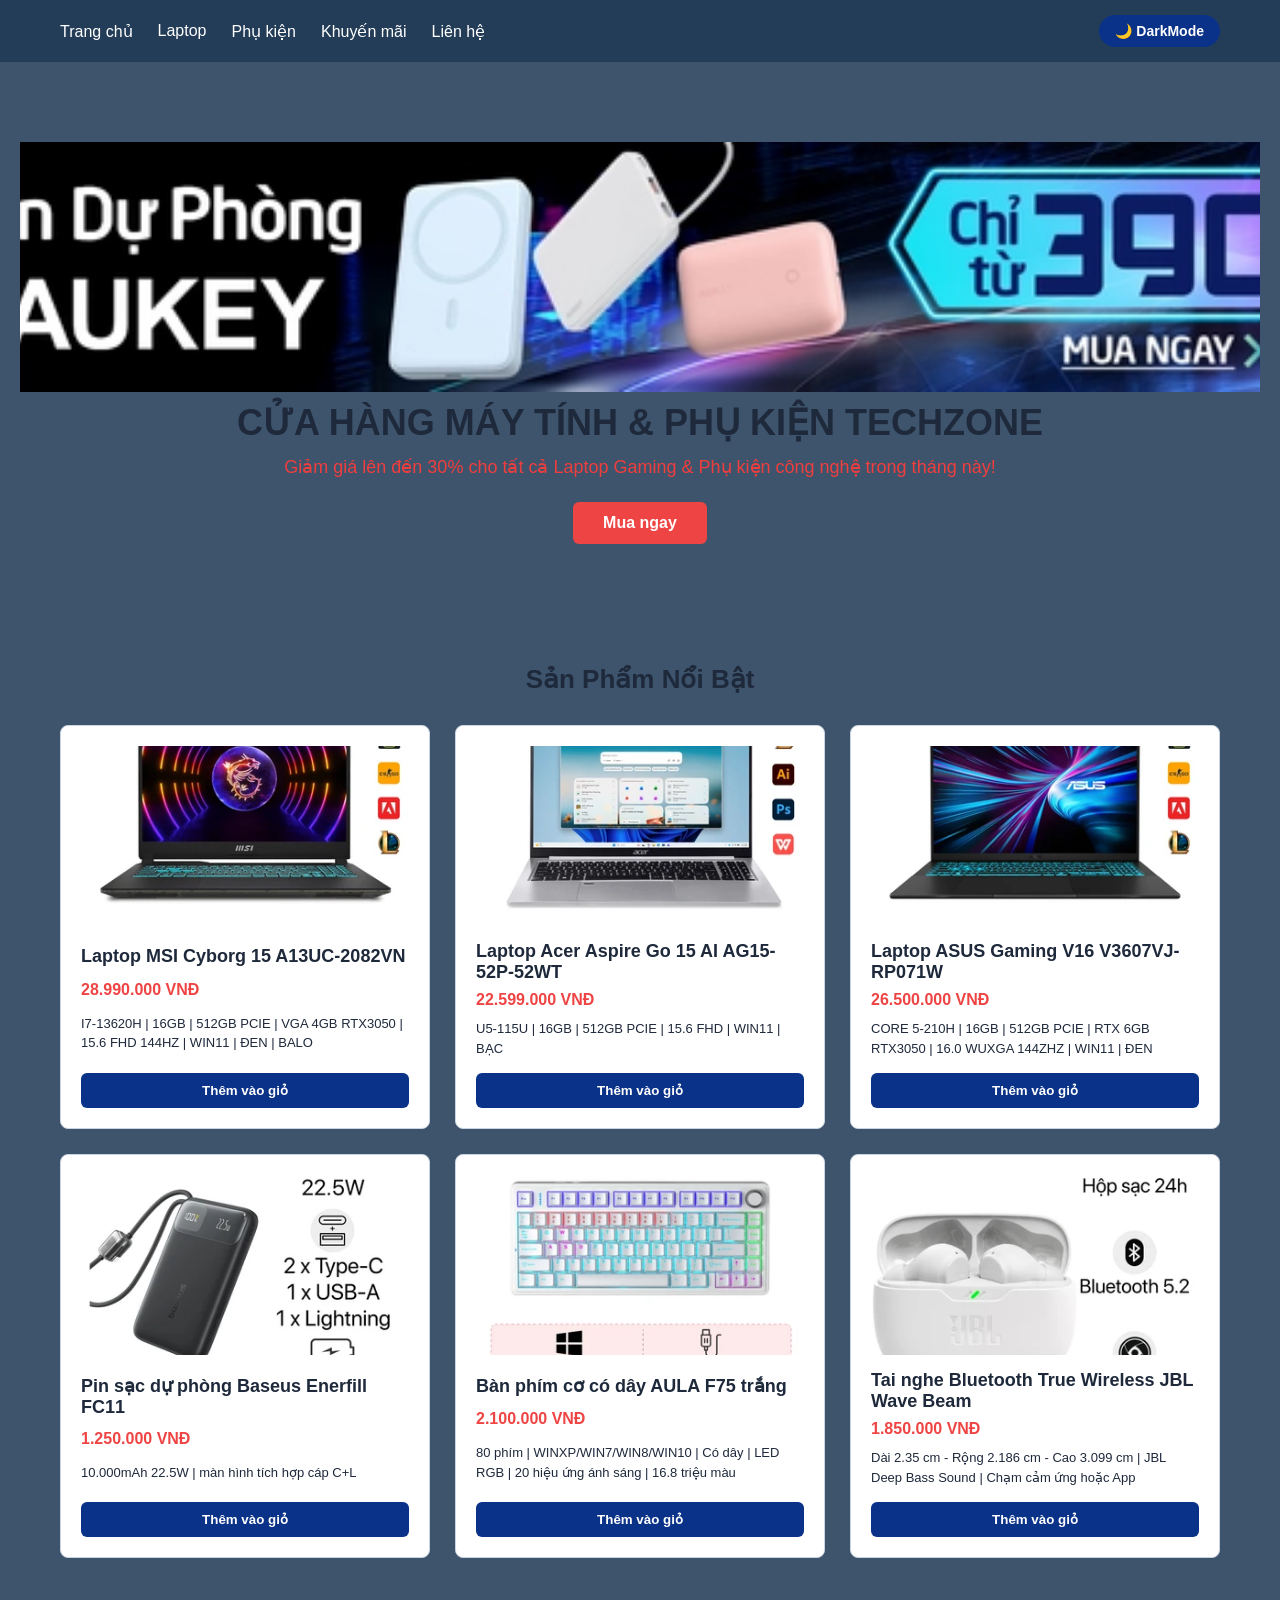
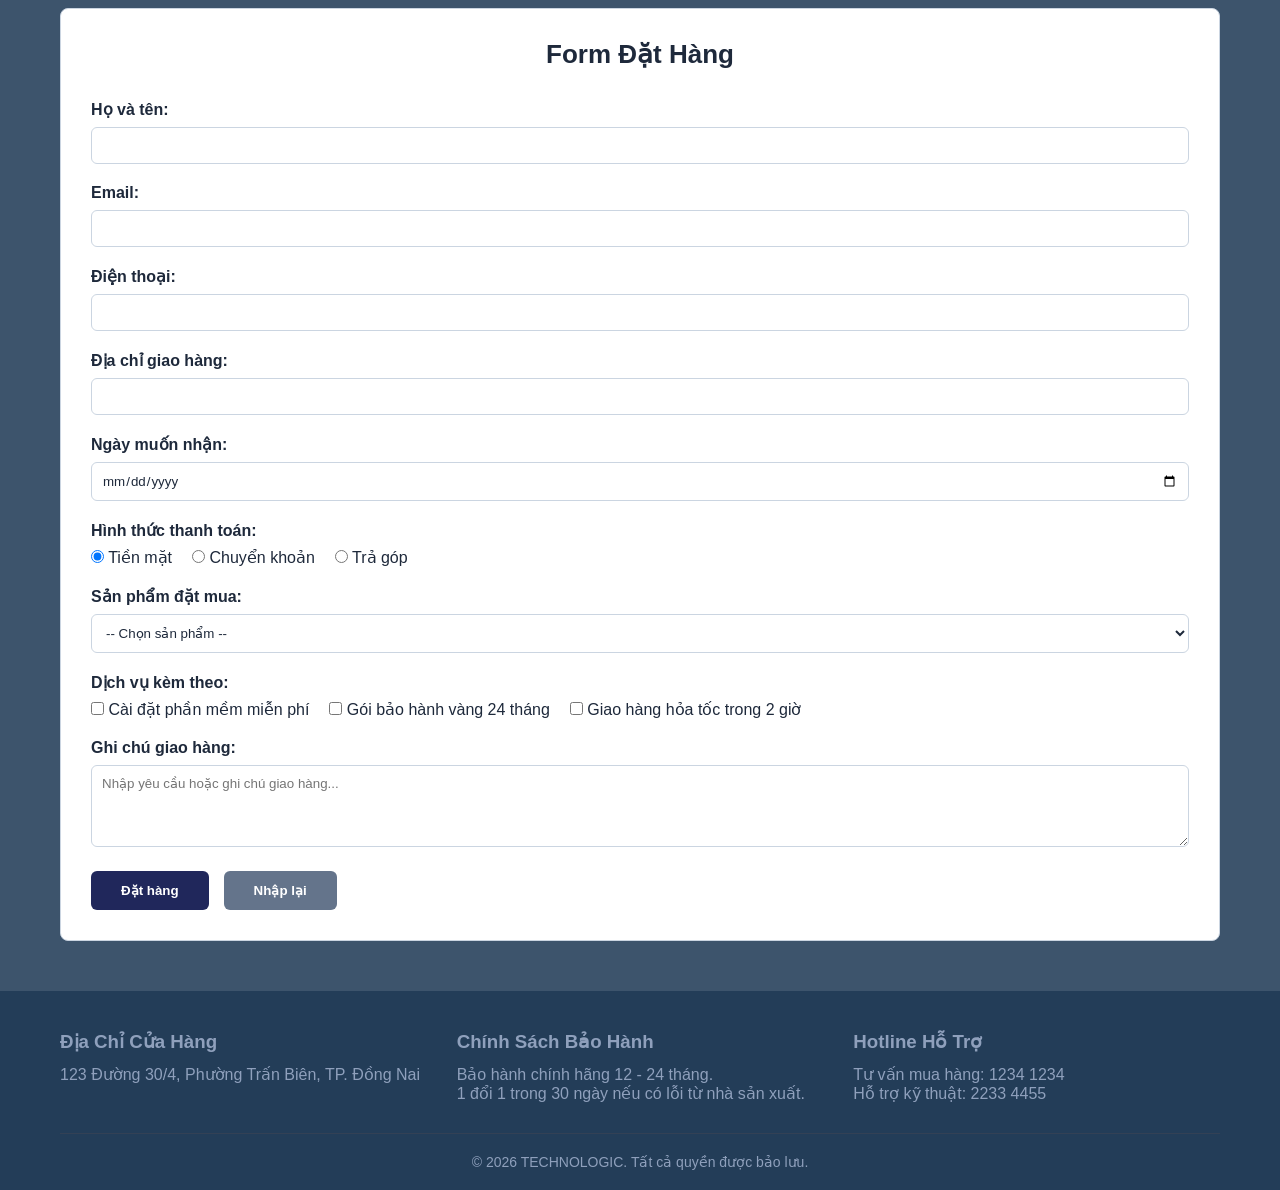
==== index.html @ e8236bc3 "update" ====
<!doctype html>
<html lang="vi">
  <head>
    <meta charset="UTF-8" />
    <meta name="viewport" content="width=device-width, initial-scale=1.0" />
    <title>TECHNOLOGIC - Cửa Hàng Máy Tính & Phụ Kiện</title>
    <link rel="stylesheet" href="index.css" />
    <link rel="icon" href="imgs/logo.png" />
  </head>
  <body>
    <input type="checkbox" id="theme-switch" />

    <div class="app-container">
      <header>
        <div class="nav-wrapper">
          <ul class="nav-menu">
            <li><a href="#trang-chu">Trang chủ</a></li>
            <li><a href="#laptop">Laptop</a></li>
            <li><a href="#phu-kien">Phụ kiện</a></li>
            <li><a href="#khuyen-mai">Khuyến mãi</a></li>
            <li><a href="#lien-he">Liên hệ</a></li>
          </ul>

          <label for="theme-switch" class="theme-toggle-btn">
            <span class="icon-light-text">🌙 DarkMode</span>
            <span class="icon-dark-text">☀️ LightMode</span>
          </label>
        </div>
      </header>

      <section class="banner" id="trang-chu">
        <img src="imgs/banner.webp" alt="Banner Nổi Bật" class="banner-img" />
        <div class="container">
          <h1>CỬA HÀNG MÁY TÍNH & PHỤ KIỆN TECHZONE</h1>
          <p id="khuyen-mai">
            Giảm giá lên đến 30% cho tất cả Laptop Gaming & Phụ kiện công nghệ
            trong tháng này!
          </p>
          <a href="#" class="btn-buy-now">Mua ngay</a>
        </div>
      </section>

      <div class="container">
        <h2 class="section-title" id="laptop">Sản Phẩm Nổi Bật</h2>
        <div class="product-grid">
          <div class="product-card">
            <img src="imgs/MSI_Cyborg15.webp" />
            <h3 class="product-title">Laptop MSI Cyborg 15 A13UC-2082VN</h3>
            <p class="product-price">28.990.000 VNĐ</p>
            <p class="product-specs">
              I7-13620H | 16GB | 512GB PCIE | VGA 4GB RTX3050 | 15.6 FHD 144HZ |
              WIN11 | ĐEN | BALO
            </p>
            <button class="btn-add-cart">Thêm vào giỏ</button>
          </div>

          <div class="product-card">
            <img src="imgs/Laptop_Acer.webp" />
            <h3 class="product-title">
              Laptop Acer Aspire Go 15 AI AG15-52P-52WT
            </h3>
            <p class="product-price">22.599.000 VNĐ</p>
            <p class="product-specs">
              U5-115U | 16GB | 512GB PCIE | 15.6 FHD | WIN11 | BẠC
            </p>
            <button class="btn-add-cart">Thêm vào giỏ</button>
          </div>

          <div class="product-card">
            <img src="imgs/ASUS_GAMING_V16.webp" />
            <h3 class="product-title">Laptop ASUS Gaming V16 V3607VJ-RP071W</h3>
            <p class="product-price">26.500.000 VNĐ</p>
            <p class="product-specs">
              CORE 5-210H | 16GB | 512GB PCIE | RTX 6GB RTX3050 | 16.0 WUXGA
              144ZHZ | WIN11 | ĐEN
            </p>
            <button class="btn-add-cart">Thêm vào giỏ</button>
          </div>

          <div class="product-card" id="phu-kien">
            <img src="imgs/Pin_du_phong.webp" />
            <h3 class="product-title">Pin sạc dự phòng Baseus Enerfill FC11</h3>
            <p class="product-price">1.250.000 VNĐ</p>
            <p class="product-specs">
              10.000mAh 22.5W | màn hình tích hợp cáp C+L
            </p>
            <button class="btn-add-cart">Thêm vào giỏ</button>
          </div>

          <div class="product-card">
            <img src="imgs/Ban_Phim.webp" />
            <h3 class="product-title">Bàn phím cơ có dây AULA F75 trắng</h3>
            <p class="product-price">2.100.000 VNĐ</p>
            <p class="product-specs">
              80 phím | WINXP/WIN7/WIN8/WIN10 | Có dây | LED RGB | 20 hiệu ứng
              ánh sáng | 16.8 triệu màu
            </p>
            <button class="btn-add-cart">Thêm vào giỏ</button>
          </div>

          <div class="product-card">
            <img src="imgs/Tai_nghe.webp" />
            <h3 class="product-title">
              Tai nghe Bluetooth True Wireless JBL Wave Beam
            </h3>
            <p class="product-price">1.850.000 VNĐ</p>
            <p class="product-specs">
              Dài 2.35 cm - Rộng 2.186 cm - Cao 3.099 cm | JBL Deep Bass Sound |
              Chạm cảm ứng hoặc App
            </p>
            <button class="btn-add-cart">Thêm vào giỏ</button>
          </div>
        </div>

        <section class="order-section" id="dat-hang">
          <h2 class="section-title">Form Đặt Hàng</h2>
          <form action="#" method="post">
            <div class="form-group">
              <label for="fullname" class="field-label">Họ và tên:</label>
              <input type="text" id="fullname" name="fullname" required />
            </div>

            <div class="form-group">
              <label for="email" class="field-label">Email:</label>
              <input type="email" id="email" name="email" required />
            </div>

            <div class="form-group">
              <label for="phone" class="field-label">Điện thoại:</label>
              <input type="tel" id="phone" name="phone" required />
            </div>

            <div class="form-group">
              <label for="address" class="field-label"
                >Địa chỉ giao hàng:</label
              >
              <input type="text" id="address" name="address" required />
            </div>

            <div class="form-group">
              <label for="delivery-date" class="field-label"
                >Ngày muốn nhận:</label
              >
              <input
                type="date"
                id="delivery-date"
                name="delivery-date"
                required
              />
            </div>

            <div class="form-group">
              <label class="field-label">Hình thức thanh toán:</label>
              <div class="radio-group">
                <label
                  ><input
                    type="radio"
                    name="payment"
                    value="tien-mat"
                    checked
                  />
                  Tiền mặt</label
                >
                <label
                  ><input type="radio" name="payment" value="chuyen-khoan" />
                  Chuyển khoản</label
                >
                <label
                  ><input type="radio" name="payment" value="tra-gop" /> Trả
                  góp</label
                >
              </div>
            </div>

            <div class="form-group">
              <label for="product-select" class="field-label"
                >Sản phẩm đặt mua:</label
              >
              <select id="product-select" name="product" required>
                <option value="">-- Chọn sản phẩm --</option>
                <option value="laptop-gaming">Laptop Gaming Pro X15</option>
                <option value="ultrabook-slim">Ultrabook Slim 14</option>
                <option value="macbook-air">MacBook Air M2</option>
                <option value="chuot-wireless">
                  Chuột Wireless Pro Gaming
                </option>
                <option value="ban-phim-co">Bàn Phím Cơ Custom RGB</option>
                <option value="tai-nghe-71">Tai Nghe Surround 7.1</option>
              </select>
            </div>

            <div class="form-group">
              <label class="field-label">Dịch vụ kèm theo:</label>
              <div class="checkbox-group">
                <label
                  ><input type="checkbox" name="services[]" value="cai-dat" />
                  Cài đặt phần mềm miễn phí</label
                >
                <label
                  ><input
                    type="checkbox"
                    name="services[]"
                    value="bao-hanh-vang"
                  />
                  Gói bảo hành vàng 24 tháng</label
                >
                <label
                  ><input
                    type="checkbox"
                    name="services[]"
                    value="giao-hang-nhanh"
                  />
                  Giao hàng hỏa tốc trong 2 giờ</label
                >
              </div>
            </div>

            <div class="form-group">
              <label for="notes" class="field-label">Ghi chú giao hàng:</label>
              <textarea
                id="notes"
                name="notes"
                rows="4"
                placeholder="Nhập yêu cầu hoặc ghi chú giao hàng..."
              ></textarea>
            </div>

            <div class="form-buttons">
              <button type="submit" class="btn-submit">Đặt hàng</button>
              <button type="reset" class="btn-reset">Nhập lại</button>
            </div>
          </form>
        </section>
      </div>

      <!-- 5. Footer -->
      <footer id="lien-he">
        <div class="footer-container">
          <div class="footer-content">
            <div class="footer-section">
              <h3>Địa Chỉ Cửa Hàng</h3>
              <p>123 Đường 30/4, Phường Trấn Biên, TP. Đồng Nai</p>
            </div>
            <div class="footer-section">
              <h3>Chính Sách Bảo Hành</h3>
              <p>Bảo hành chính hãng 12 - 24 tháng.</p>
              <p>1 đổi 1 trong 30 ngày nếu có lỗi từ nhà sản xuất.</p>
            </div>
            <div class="footer-section">
              <h3>Hotline Hỗ Trợ</h3>
              <p>Tư vấn mua hàng: 1234 1234</p>
              <p>Hỗ trợ kỹ thuật: 2233 4455</p>
            </div>
          </div>
          <div class="copyright">
            © 2026 TECHNOLOGIC. Tất cả quyền được bảo lưu.
          </div>
        </div>
      </footer>
    </div>
  </body>
</html>
---- index.css ----
* {
      box-sizing: border-box;
      margin: 0;
      padding: 0;
      font-family: Arial, sans-serif;
      transition: background-color 0.3s ease, color 0.3s ease, border-color 0.3s ease;
    }

    :root {
      --bg-color: #3d546c;
      --text-color: #1e293b;
      --card-bg: #ffffff;
      --header-text: #ffffff;
      --primary-color: #0a3289;
      --primary-hover: #1d4ed8;
      --border-color: #cbd5e1;
      --input-bg: #ffffff;
      --menu-bg-color:#233d58;
      --footer-text-color:#8fa0bc;
      --button-form-bg-color: rgb(32, 39, 91);
      --khuyenmai-color:#ef3e3e;
    }

    #theme-switch {
      display: none;
    }

    #theme-switch:checked ~ .app-container {
      --bg-color: #233660;
      --text-color: #f8f9fa;
      --card-bg: #1e293b;
      --header-text: #f8f9fa;
      --primary-color: #708cba;
      --primary-hover: #60a5fa;
      --border-color: #334155;
      --input-bg: #1e293b;
      --menu-bg-color:#001125;
      --footer-text-color:#5773a0;
      --button-form-bg-color: rgb(131, 138, 193);
      --khuyenmai-color:#e29191;
    }

    body {
      background-color: var(--bg-color);
      color: var(--text-color);
    }

    .container {
      max-width: 1200px;
      background-color: var(--bg-color);
      color: var(--text-color);
      margin: 0 auto;
      padding: 0 20px;
    }

    header {
      background-color: var(--menu-bg-color);
      color: var(--header-text);
      position: sticky;
      top: 0;
      z-index: 100;
    }

    .nav-wrapper {
      display: flex;
      justify-content: space-between;
      background-color: var(--menu-bg-color);
      color: var(--header-text);
      align-items: center;
      padding: 15px 20px;
      max-width: 1200px;
      margin: 0 auto;
    }

    .logo {
      font-size: 24px;
      font-weight: bold;
      color: #3b82f6;
    }

    .nav-menu {
      display: flex;
      background-color: var(--menu-bg-color);
      list-style: none;
      gap: 25px;
    }

    .nav-menu a {
      color: var(--header-text);
      text-decoration: none;
      font-weight: 500;
    }

    .nav-menu a:hover {
      color: var(--primary-color);
    }

    /* Label thiết kế dạng nút toggle Dark/Light */
    .theme-toggle-btn {
      padding: 8px 16px;
      background-color: var(--primary-color);
      color: #ffffff;
      border-radius: 20px;
      cursor: pointer;
      font-size: 14px;
      font-weight: bold;
      user-select: none;
    }

    .theme-toggle-btn:hover {
      background-color: var(--primary-hover);
    }

    .icon-dark-text { display: none; }
    .icon-light-text { display: inline; }

    #theme-switch:checked ~ .app-container .icon-dark-text { display: inline; }
    #theme-switch:checked ~ .app-container .icon-light-text { display: none; }

    /* Banner */
    .banner {
      background-color: var(--bg-color);
      color: white;
      text-align: center;
      padding: 80px 20px;
      margin-bottom: 40px;
    }

    .banner-img {
      width: 100%;             
      height: 250px;           
      object-fit: cover;       
      display: flex;
      justify-content: center;
    }

    .banner h1 {
      margin-top: 10px;
      font-size: 36px;
      margin-bottom: 12px;
    }

    .banner p {
      font-size: 18px;
      margin-bottom: 24px;
      color:var(--khuyenmai-color);
    }

    .btn-buy-now {
      display: inline-block;
      padding: 12px 30px;
      background-color: #ef4444;
      color: white;
      text-decoration: none;
      font-weight: bold;
      border-radius: 6px;
    }

    .btn-buy-now:hover {
      background-color: #dc2626;
    }

    /* Danh sách 6 sản phẩm */
    .section-title {
      text-align: center;
      margin-bottom: 30px;
      font-size: 26px;
    }

    .product-grid {
      display: grid;
      grid-template-columns: repeat(auto-fit, minmax(280px, 1fr));
      gap: 25px;
      margin-bottom: 50px;
    }

    .product-card {
      background-color: var(--card-bg);
      border: 1px solid var(--border-color);
      color: var(--text-color);
      border-radius: 8px;
      padding: 20px;
      display: flex;
      flex-direction: column;
      justify-content: space-between;
    }

    .product-card img {
      width: 100%;
      height: 180px;
      object-fit: cover;
      border-radius: 6px;
      margin-bottom: 15px;
    }

    .product-title {
      font-size: 18px;
      margin-bottom: 8px;
    }

    .product-price {
      color: #ef4444;
      font-weight: bold;
      font-size: 16px;
      margin-bottom: 10px;
    }

    .product-specs {
      font-size: 13px;
      margin-bottom: 15px;
      line-height: 1.5;
    }

    .btn-add-cart {
      width: 100%;
      padding: 10px;
      background-color: var(--primary-color);
      color: white;
      border: none;
      border-radius: 6px;
      cursor: pointer;
      font-weight: bold;
    }

    .btn-add-cart:hover {
      background-color: var(--primary-hover);
    }

    /* Form Đặt hàng */
    .order-section {
      background-color: var(--card-bg);
      color: var(--text-color);
      border: 1px solid var(--border-color);
      padding: 30px;
      border-radius: 8px;
      margin-bottom: 50px;
    }

    .form-group {
      margin-bottom: 20px;
    }

    .form-group label.field-label {
      display: block;
      margin-bottom: 8px;
      font-weight: bold;
    }

    .form-group input[type="text"],
    .form-group input[type="email"],
    .form-group input[type="tel"],
    .form-group input[type="date"],
    .form-group select,
    .form-group textarea {
      width: 100%;
      padding: 10px;
      border: 1px solid var(--border-color);
      border-radius: 6px;
      background-color: var(--input-bg);
      color: var(--text-color);
    }

    .radio-group, .checkbox-group {
      display: flex;
      gap: 20px;
      flex-wrap: wrap;
    }

    .radio-group label, .checkbox-group label {
      font-weight: normal;
      cursor: pointer;
    }

    .form-buttons {
      display: flex;
      color: var(--button-form-bg-color);
      gap: 15px;
    }

    .btn-submit {
      padding: 12px 30px;
      background-color: var(--button-form-bg-color);
      color: white;
      border: none;
      border-radius: 6px;
      cursor: pointer;
      font-weight: bold;
    }

    .btn-submit:hover {
      background-color: #16a34a;
    }

    .btn-reset {
      padding: 12px 30px;
      background-color: #64748b;
      color: white;
      border: none;
      border-radius: 6px;
      cursor: pointer;
      font-weight: bold;
    }

    .btn-reset:hover {
      background-color: #475569;
    }

    /* Footer */
    footer {
      background-color: var(--menu-bg-color);
      color: #94a3b8;
      padding: 40px 0 20px 0;
      width: 100%;
      height: 100%;
    }

    .footer-content {
      display: grid;
      grid-template-columns: repeat(auto-fit, minmax(250px, 1fr));
      gap: 30px;
      margin-bottom: 30px;
    }

    .footer-section h3 {
      color: white;
      color: var(--footer-text-color);
      margin-bottom: 12px;
    }

    .copyright {
      text-align: center;
      padding-top: 20px;
      border-top: 1px solid #334155;
      font-size: 14px;
    }

    .app-container {
        background-color: var(--bg-color);
    }

    .footer-container {
      max-width: 1200px;
      background-color: var(--menu-bg-color);
      color: var(--footer-text-color);
      margin: 0 auto;
      padding: 0 20px;
    }
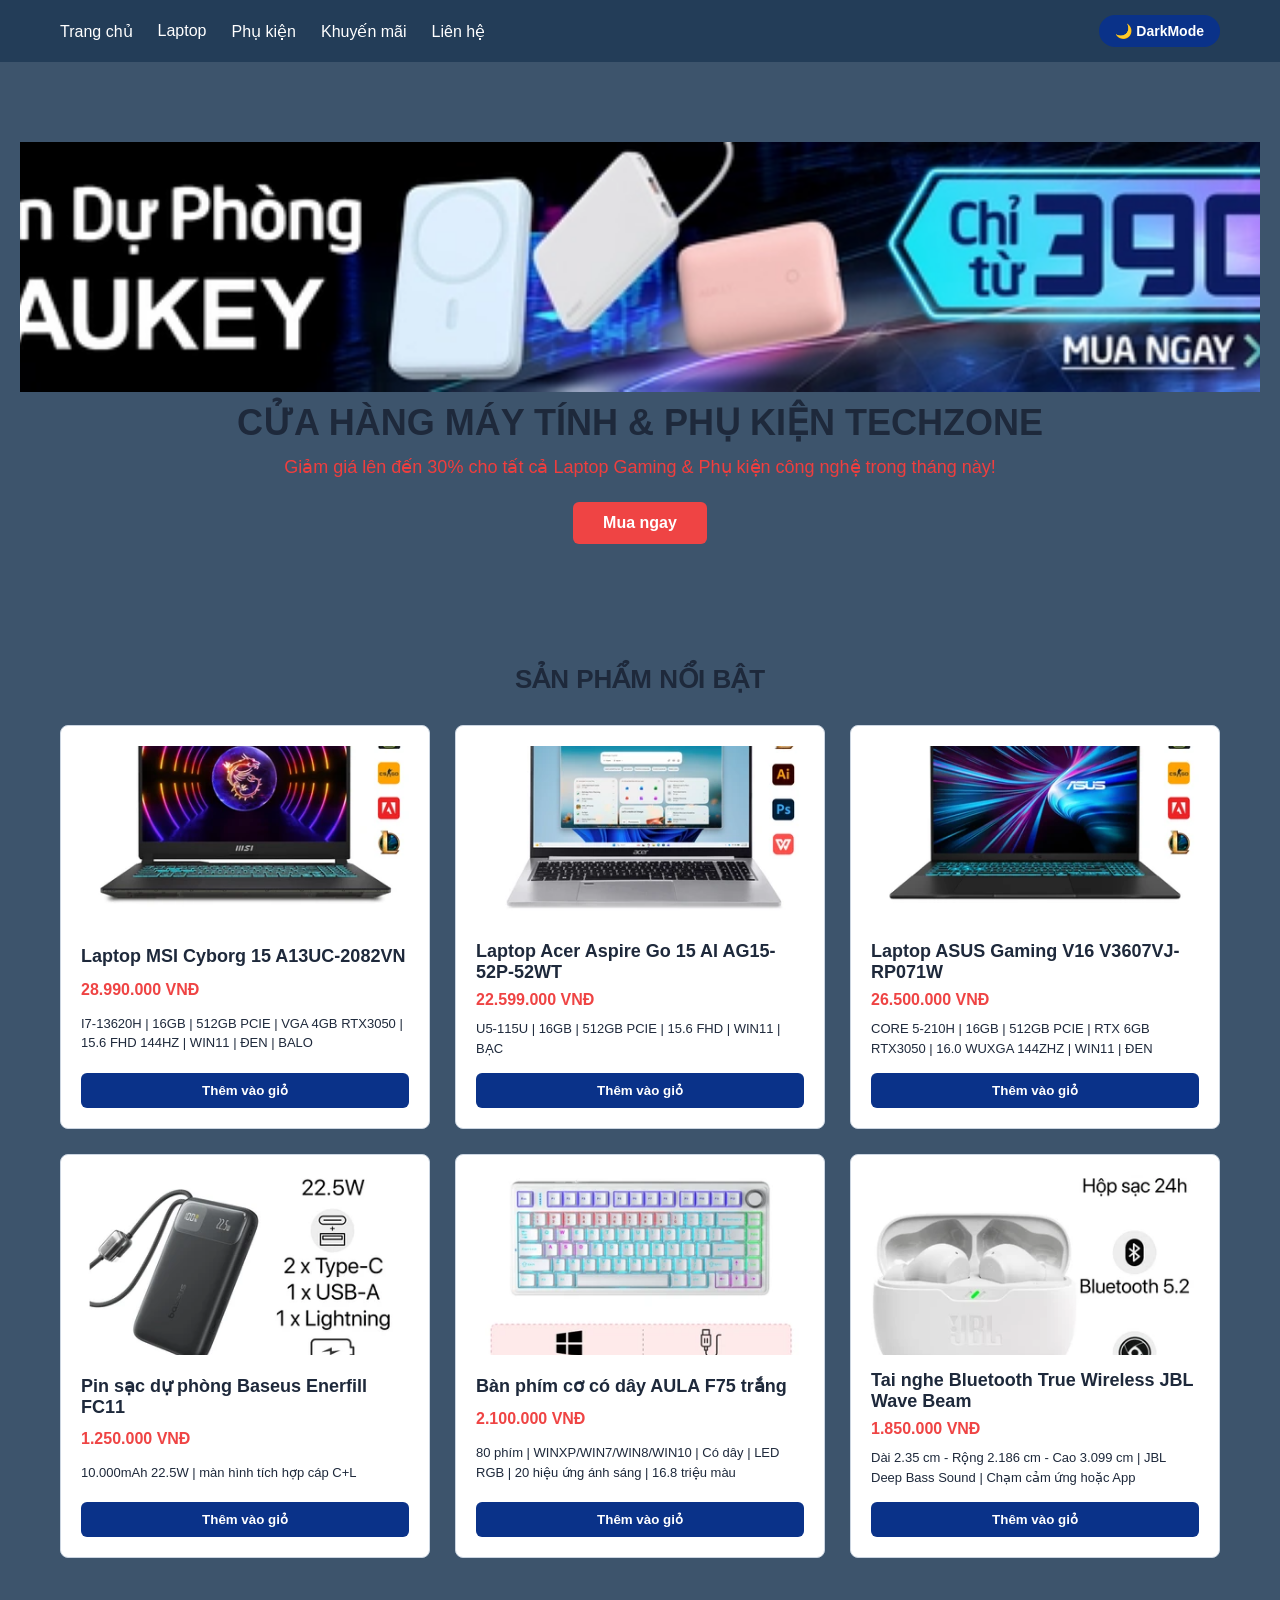
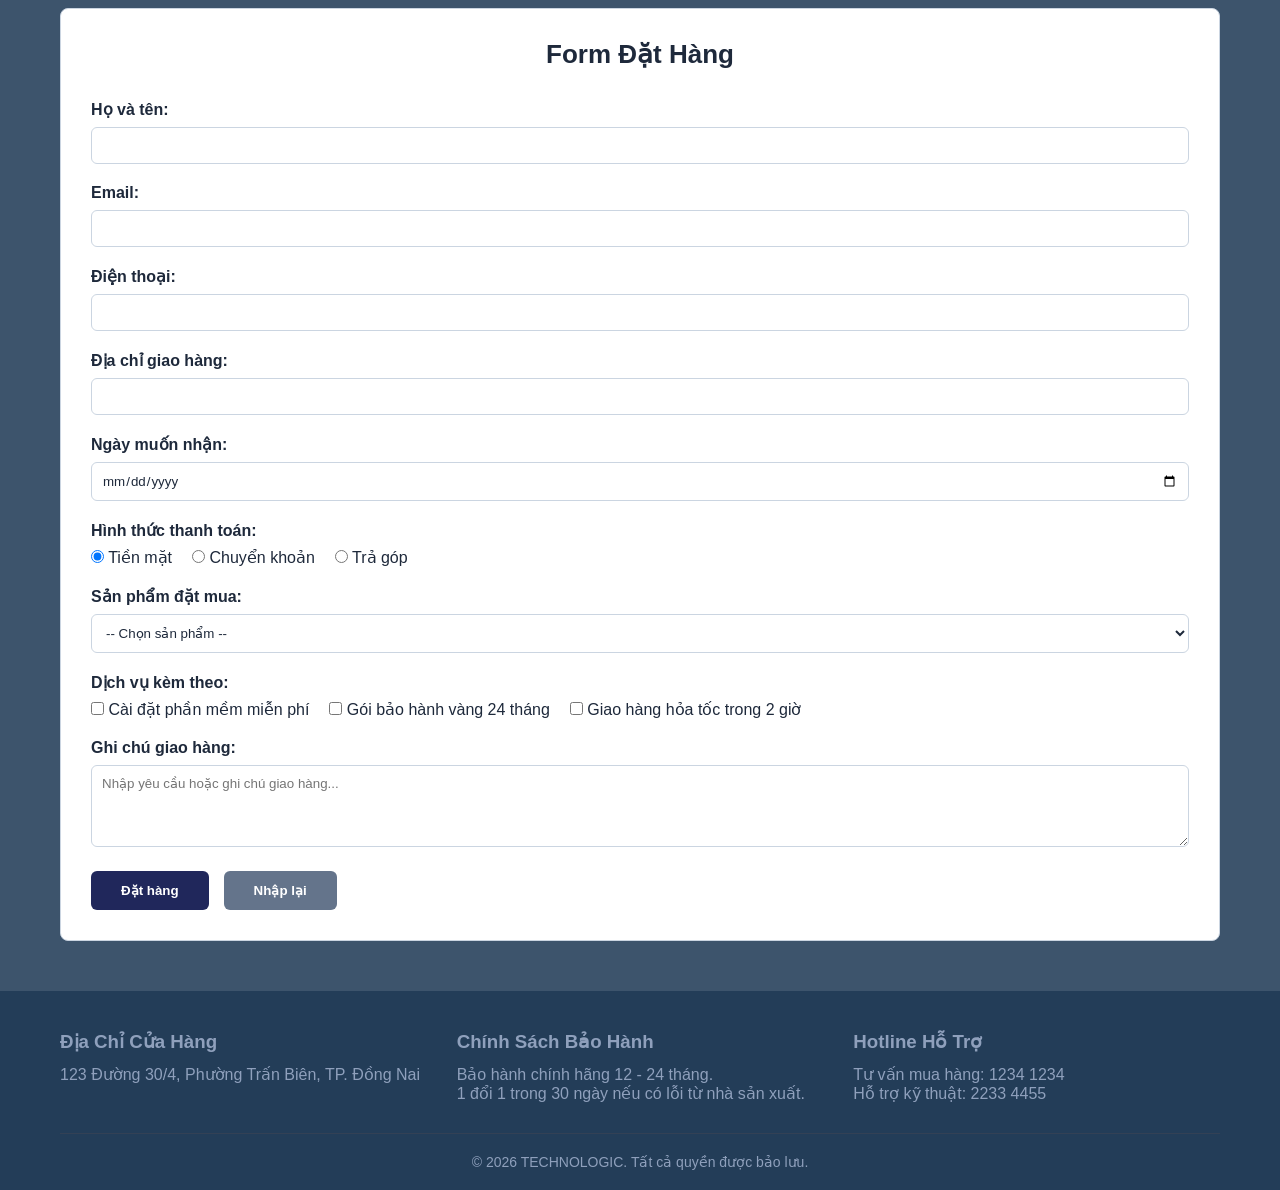
==== commit 1e16538f: "update" ====
--- a/index.html
+++ b/index.html
@@ -21,7 +21,7 @@
             <li><a href="#lien-he">Liên hệ</a></li>
           </ul>
 
-          <label for="theme-switch" class="theme-toggle-btn">
+          <label for="theme-switch" class="theme-toggle-btn pulse-animation">
             <span class="icon-light-text">🌙 DarkMode</span>
             <span class="icon-dark-text">☀️ LightMode</span>
           </label>
@@ -36,12 +36,14 @@
             Giảm giá lên đến 30% cho tất cả Laptop Gaming & Phụ kiện công nghệ
             trong tháng này!
           </p>
-          <a href="#" class="btn-buy-now">Mua ngay</a>
+          <a href="#" class="btn-buy-now pulse-animation">Mua ngay</a>
         </div>
       </section>
 
       <div class="container">
-        <h2 class="section-title" id="laptop">Sản Phẩm Nổi Bật</h2>
+        <h2 class="section-title pulse-animation" id="laptop">
+          SẢN PHẨM NỔI BẬT
+        </h2>
         <div class="product-grid">
           <div class="product-card">
             <img src="imgs/MSI_Cyborg15.webp" />
--- a/index.css
+++ b/index.css
@@ -345,3 +345,21 @@
       margin: 0 auto;
       padding: 0 20px;
     }
+
+
+
+@keyframes zoomInOut {
+  0% {
+    transform: scale(1);
+  }
+  50% {
+    transform: scale(1.08); 
+  }
+  100% {
+    transform: scale(1);
+  }
+}
+
+.pulse-animation {
+  animation: zoomInOut 3s ease-in-out infinite;
+}
